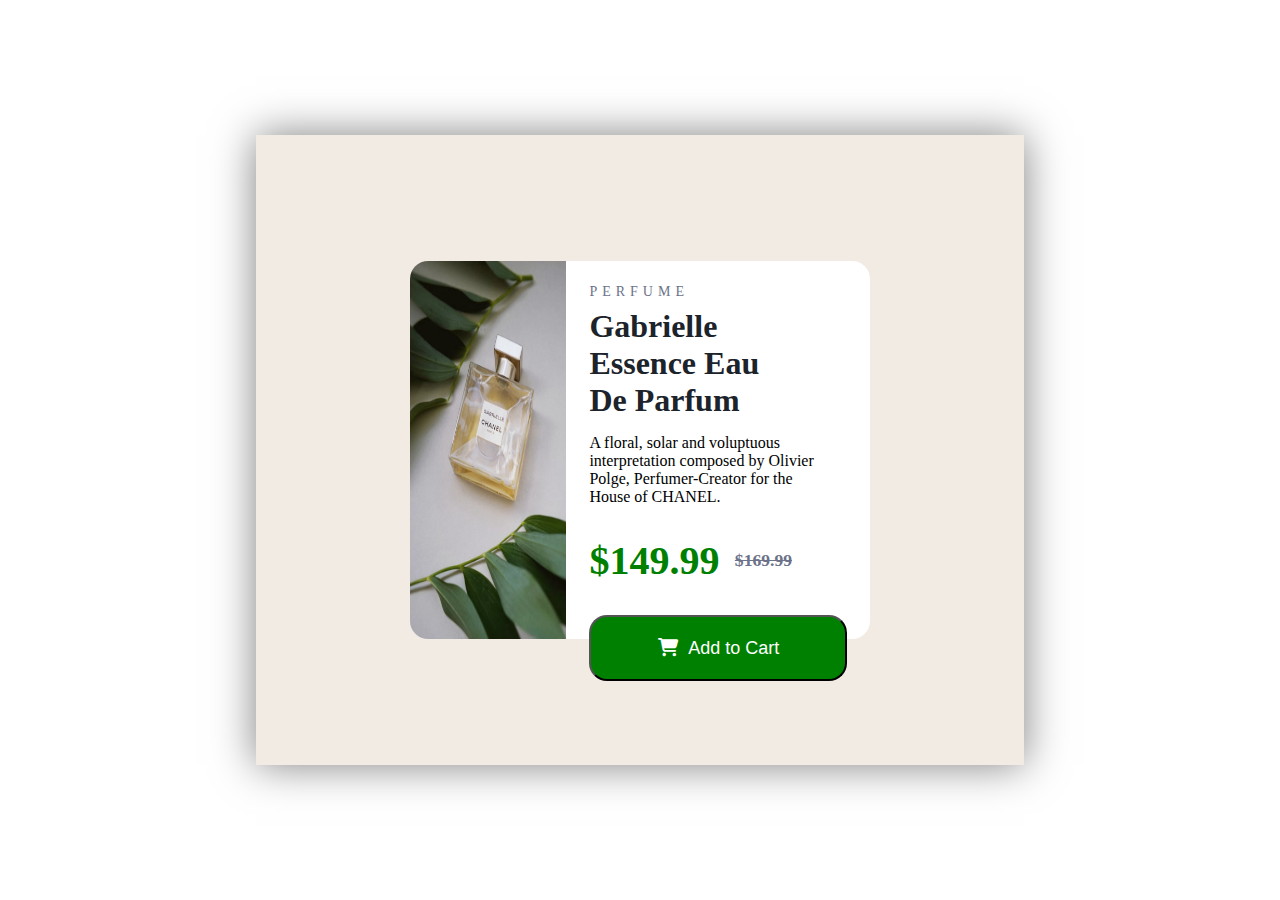
==== perfume.html @ 025686b4 "first commit" ====
<!DOCTYPE html>
<html lang="en">
<head>
    <meta charset="UTF-8">
    <meta name="viewport" content="width=device-width, initial-scale=1.0">
    <title>Document</title>
    <link rel="stylesheet" href="perfume.css">
    <link rel="stylesheet" href="https://cdnjs.cloudflare.com/ajax/libs/font-awesome/6.4.0/css/all.min.css">
</head>
<body>
    <div class="card">
        <div class="square">
            <div class="container">
                <div class="picture">
                    <img src="image-product-desktop.jpg" alt="ad">
                </div>
                <div class="content">
                    <p class="perfume">PERFUME</p>
                    <h1> Gabrielle Essence Eau De Parfum</h1>
                    <p class="disc">A floral, solar and voluptuous interpretation composed by Olivier Polge, Perfumer-Creator for the House of CHANEL.</p>
                <div class="price">
                    <h2 class="less">$149.99</h2>
                    <h3>$169.99</h3>
                </div>
                <button class="btn">
                    <p><i class="fa fa-shopping-cart"></i>Add to Cart</p>
                </button>
            </div>
        </div>
    </div>
</body>
</html>
---- perfume.css ----
*{
    margin: 0;
    padding: 0;
    box-sizing: border-box;
}
.card{
    width: 100%;
    height: 100vh;
    background-image:url("backgroundimg.jpeg"); 
    background-size: cover;
    display: flex;
    justify-content: center;
    align-items: center;
}
.square{
    width: 60%;
    height:70%;
    background: hsl(30, 38%, 92%);
    box-shadow:0 0 40px rgba(0,0,0,0.5);
    margin:auto;
    display: flex;
    justify-content: center;
    align-items: center;
}
.container{
    width: 60%;
    height: 60%;
    display: flex;
    background-color: white;
    border-radius: 2vh;
}
picture{
    width:50%;
}
.picture img{
    width: 100%;
   height: 100%;
   border-top-left-radius: 2vh;
   border-bottom-left-radius: 2vh;
}
.content{
    padding: 5%;
   width: 50%;
   width: fit-content;
   height: fit-content;
}
.perfume{
    color: hsl(228, 12%, 48%);
    font-size: 14px;
    letter-spacing: 5px;
    margin-bottom: 3%;
}
.content h1{
    width: 80%;
    margin-bottom: 6%;
    color: hsl(212, 21%, 14%);
}
.disc{
    width: 90%;
}
.price{
    /* width: fit-content;
    height: fit-content; */
    display: flex;
    align-items: center;
    gap: 6%;
    margin: 12% 0 12%;
}
.price h2{
    font-size: 250%;
    color: green;
}
.price h3{
    font-size: 110%;
    text-decoration: line-through;
    color: hsl(228, 12%, 48%);
}
.btn{
    padding: 8%;
    width: 100%;
    border-radius: 2vh;
    background-color: green;
    cursor: pointer;
}
.btn:hover{
    background-color: rgb(11, 57, 11);
}
.btn i{
    color: white;
    font-size: 18px;
    margin-right: 5%;
}
.btn p{
    color: white;
    font-size: 18px;
}
@media screen and (max-width:499px){
    .container{
        display: flex;
        flex-direction: column;
        width: 100%;
    }
    .picture{
        width: 100%;
    }
    .picture img{
        content: url(image-product-mobile.jpg);
        border-top-left-radius: 2vh;
        border-top-right-radius: 2vh;
        border-bottom-left-radius: 0;
    }
    .details{
        width: 100%;
    }
    .details h1{
        width: 100%;
    }
    .price{
        margin: 5% 0;
    }
}
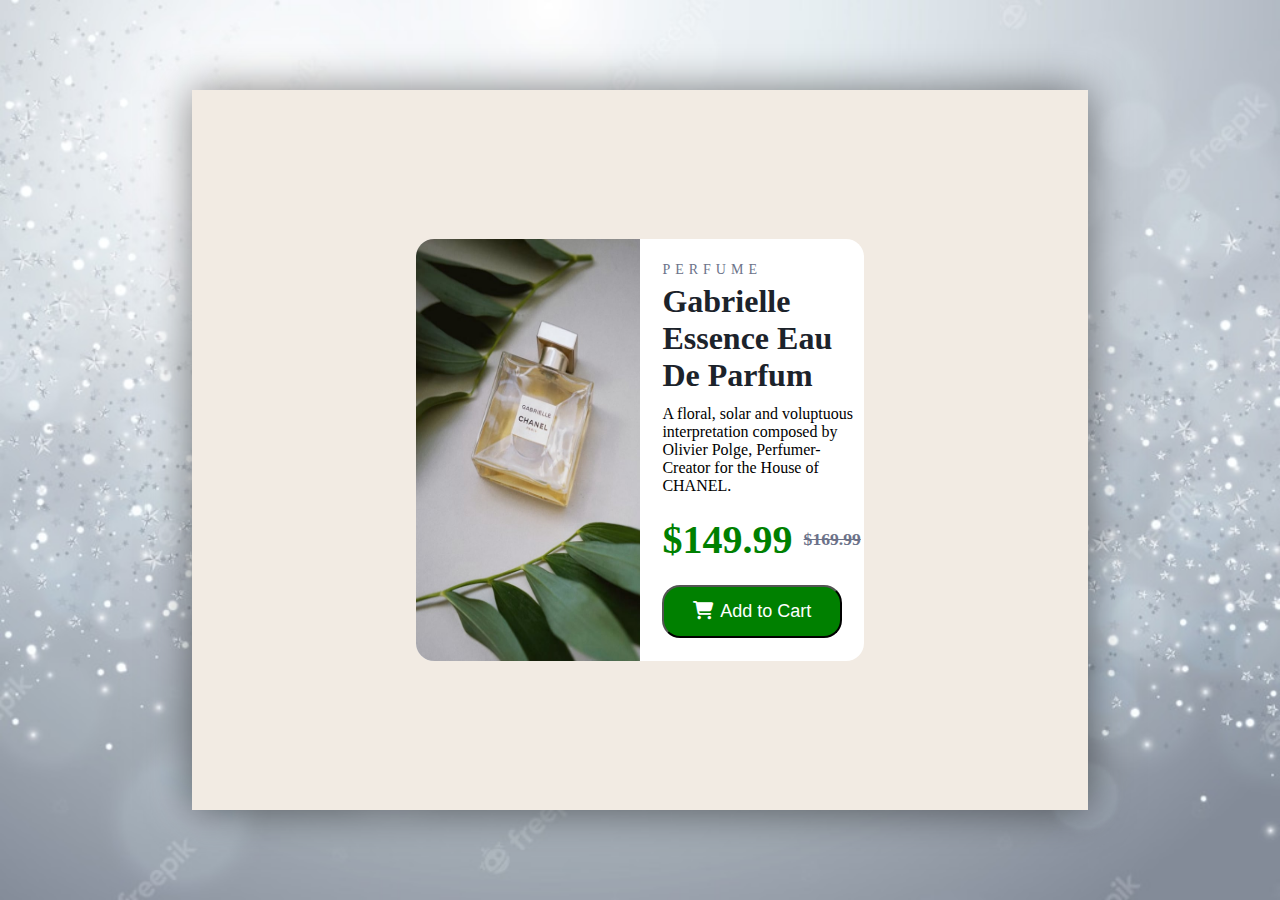
==== commit 07660776: "second commit" ====
--- a/perfume.html
+++ b/perfume.html
@@ -18,13 +18,14 @@
                     <p class="perfume">PERFUME</p>
                     <h1> Gabrielle Essence Eau De Parfum</h1>
                     <p class="disc">A floral, solar and voluptuous interpretation composed by Olivier Polge, Perfumer-Creator for the House of CHANEL.</p>
-                <div class="price">
+                  <div class="price">
                     <h2 class="less">$149.99</h2>
                     <h3>$169.99</h3>
+                  </div>
+                  <button class="btn">
+                    <p><i class="fa fa-shopping-cart"></i>Add to Cart</p>
+                  </button>
                 </div>
-                <button class="btn">
-                    <p><i class="fa fa-shopping-cart"></i>Add to Cart</p>
-                </button>
             </div>
         </div>
     </div>
--- a/perfume.css
+++ b/perfume.css
@@ -13,8 +13,8 @@
     align-items: center;
 }
 .square{
-    width: 60%;
-    height:70%;
+    width: 70%;
+    height: 80%;
     background: hsl(30, 38%, 92%);
     box-shadow:0 0 40px rgba(0,0,0,0.5);
     margin:auto;
@@ -23,8 +23,8 @@
     align-items: center;
 }
 .container{
-    width: 60%;
-    height: 60%;
+    width: 50%;
+    /* height: 80%; */
     display: flex;
     background-color: white;
     border-radius: 2vh;
@@ -33,16 +33,16 @@
     width:50%;
 }
 .picture img{
-    width: 100%;
+   width: 100%;
    height: 100%;
    border-top-left-radius: 2vh;
    border-bottom-left-radius: 2vh;
 }
 .content{
-    padding: 5%;
+   padding: 5%;
    width: 50%;
-   width: fit-content;
-   height: fit-content;
+   /* width: fit-content;
+   height: fit-content; */
 }
 .perfume{
     color: hsl(228, 12%, 48%);
@@ -51,16 +51,16 @@
     margin-bottom: 3%;
 }
 .content h1{
-    width: 80%;
+    width: 100%;
     margin-bottom: 6%;
     color: hsl(212, 21%, 14%);
 }
 .disc{
-    width: 90%;
+    width: 110%;
 }
 .price{
-    /* width: fit-content;
-    height: fit-content; */
+    width: fit-content;
+    height: fit-content;
     display: flex;
     align-items: center;
     gap: 6%;
@@ -95,10 +95,16 @@
     font-size: 18px;
 }
 @media screen and (max-width:499px){
+    .square{
+        width: 100%;
+        height: 100%;
+        background: hsl(30, 38%, 92%);
+    }
     .container{
         display: flex;
         flex-direction: column;
         width: 100%;
+        margin: 5%;
     }
     .picture{
         width: 100%;
@@ -109,10 +115,10 @@
         border-top-right-radius: 2vh;
         border-bottom-left-radius: 0;
     }
-    .details{
+    .content{
         width: 100%;
     }
-    .details h1{
+    .content h1{
         width: 100%;
     }
     .price{
